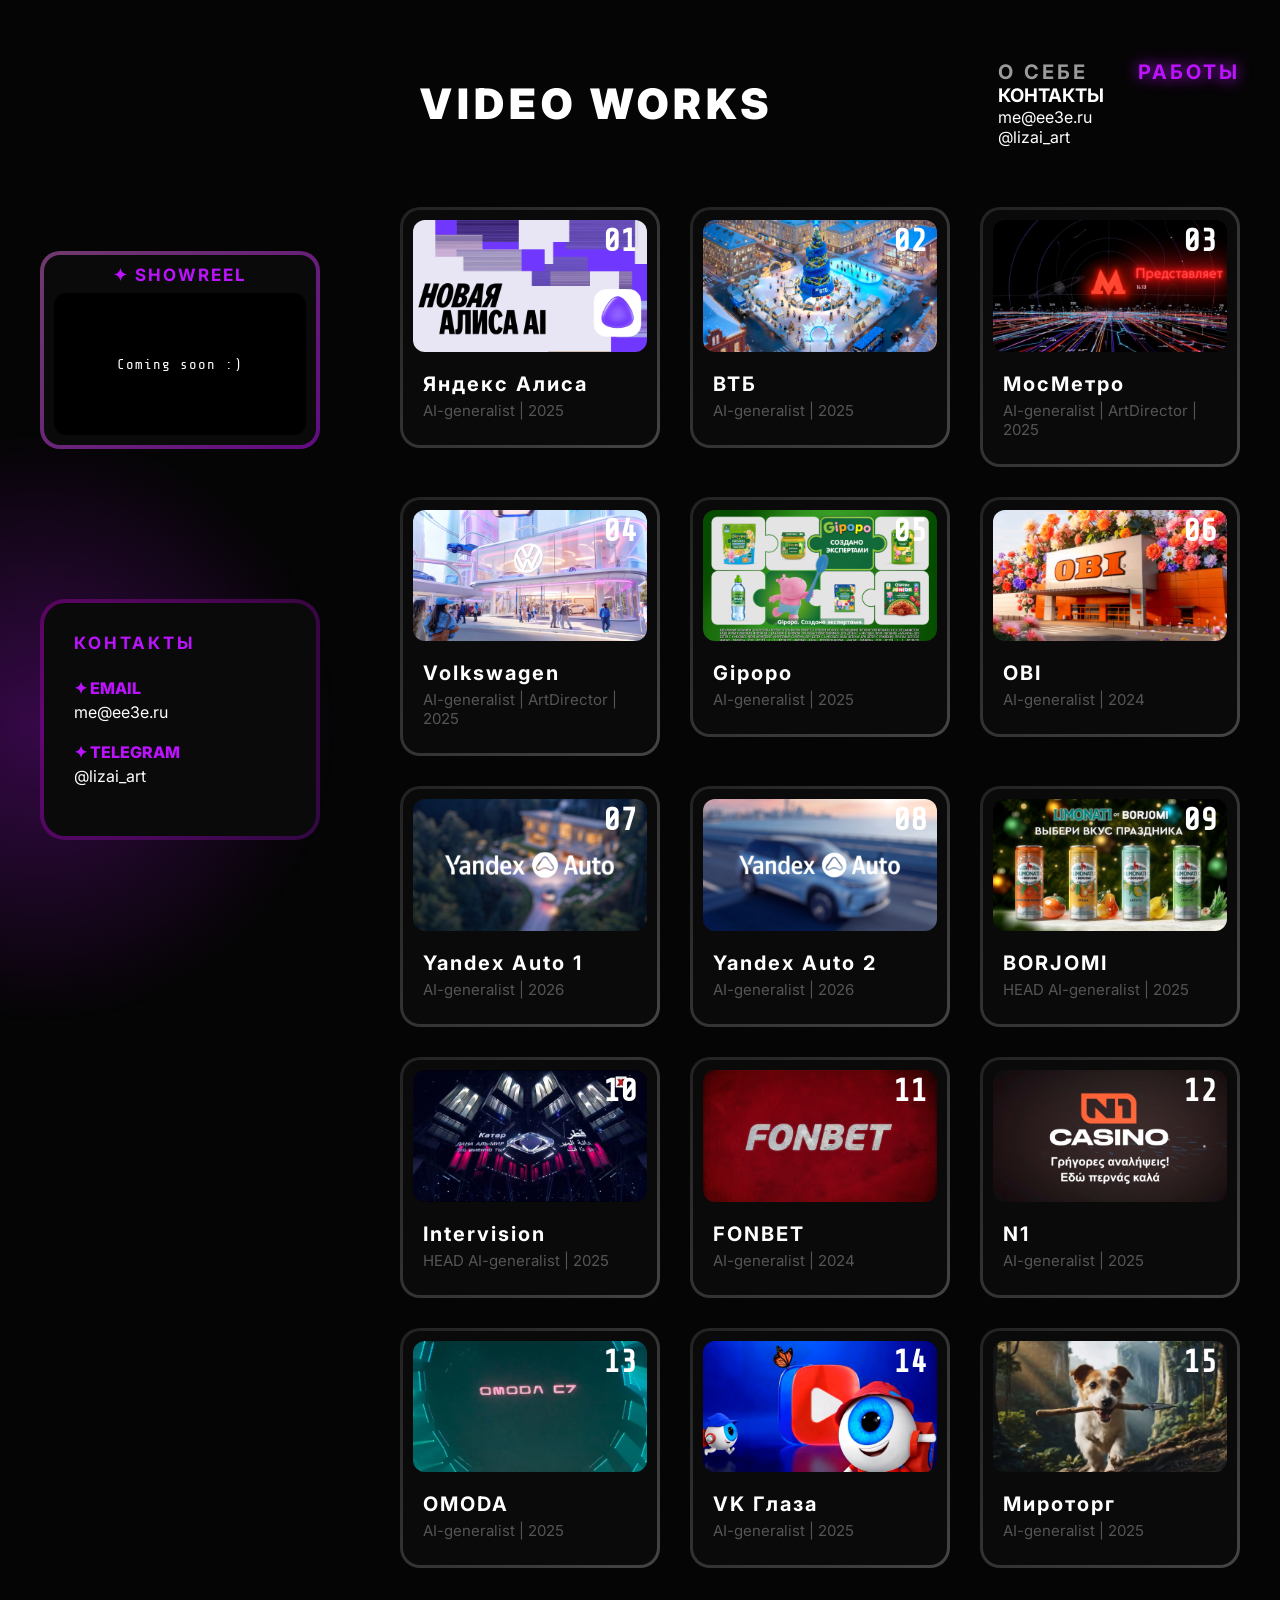
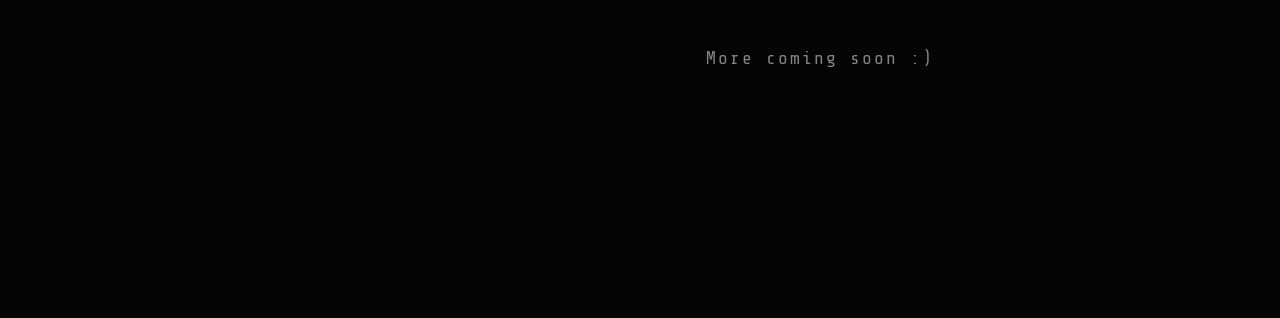
==== index.html @ 35660b19 "fixed mobile menu and award card" ====
<!DOCTYPE html>
<html lang="ru">
<head>
    <meta charset="UTF-8">
    <meta name="viewport" content="width=device-width, initial-scale=1.0">
    <title>Works | Lizai Art</title>
    <link href="https://fonts.googleapis.com/css2?family=Share+Tech+Mono&family=Inter:wght@400;700;900&display=swap" rel="stylesheet">
    <link rel="stylesheet" href="style.css">
</head>
<body>

    <div class="container">
        <header class="main-header">
            <div class="header-left">
                <div class="logo"><img src="img/logo.png" alt=""></div>
                <h1 class="page-title">VIDEO WORKS</h1>
            </div>
            
            <div class="menu-toggle" onclick="toggleMenu()">
                <span></span><span></span><span></span>
            </div>

            <nav class="main-nav" id="mobileMenu">
                <ul class="nav-links">
                    <li><a href="about.html">О СЕБЕ</a></li>
                    <li><a href="index.html" class="active">РАБОТЫ</a></li>
                </ul>
                <div class="mobile-contacts">
                    <h3>КОНТАКТЫ</h3>
                    <p>me@ee3e.ru</p>
                    <p>@lizai_art</p>
                </div>
            </nav>
        </header>

        <div class="layout">
            <aside class="sidebar-contacts">
                <div class="showreel-box">
                    <h4>✦ SHOWREEL</h4>
                    <div class="showreel-video">
                        <div class="showreel-placeholder">Coming soon :)</div>
                    </div>
                </div>
                <div class="stars-container">
                    <div class="star-anim s1">✦</div>
                    <div class="star-anim s2">✦</div>
                    <div class="star-anim s3">✦</div>
                </div>
                <div class="contacts-box">
                    <h3>КОНТАКТЫ</h3>
                    <div class="contact-item" onclick="copyEmail('me@ee3e.ru', this)">
                        <p>✦ EMAIL</p>
                        <small>me@ee3e.ru</small>
                        <span class="copy-status">Скопировано!</span>
                    </div>
                    <a href="https://t.me/lizai_art" target="_blank" style="text-decoration:none; color:inherit;">
                        <div class="contact-item">
                            <p>✦ TELEGRAM</p>
                            <small>@lizai_art</small>
                        </div>
                    </a>
                </div>
            </aside>

            <main class="content">
                <div class="video-grid" id="videoGrid">
                    <script>
                        // 1. Твои данные: Название и Описание для каждого видео
                        const projects = [
                            { title: "Яндекс Алиса", desc: "AI-generalist | 2025" },
                            { title: "ВТБ", desc: "AI-generalist | 2025" },
                            { title: "МосМетро", desc: "AI-generalist | ArtDirector | 2025" },
                            { title: "Volkswagen", desc: "AI-generalist | ArtDirector | 2025" },
                            { title: "Gipopo", desc: "AI-generalist | 2025" },
                            { title: "OBI", desc: "AI-generalist | 2024" },
                            { title: "Yandex Auto 1", desc: "AI-generalist | 2026" },
                            { title: "Yandex Auto 2", desc: "AI-generalist | 2026" },
                            { title: "BORJOMI", desc: "HEAD AI-generalist | 2025" },
                            { title: "Intervision", desc: "HEAD AI-generalist | 2025" },
                            { title: "FONBET", desc: "AI-generalist | 2024" },
                            { title: "N1", desc: "AI-generalist | 2025" },
                            { title: "OMODA", desc: "AI-generalist | 2025" },
                            { title: "VK Глаза", desc: "AI-generalist | 2025" },
                            { title: "Мироторг", desc: "AI-generalist | 2025" }
                        ];

                        // 2. Генерация карточек
                        projects.forEach((item, index) => {
                            let i = index + 1; // Порядковый номер для файлов (1, 2, 3...)
                            document.write(`
                            <div class="video-card" onclick="expandVideo(this)">
                                <span class="video-number">${i < 10 ? '0'+i : i}</span>
        
                                <div class="video-preview">
                                    <img src="img/${i}.jpg" alt="" class="thumb-img">
                                    <video class="hover-video" src="video/${i}.mp4" loop muted playsinline></video>
                                </div>

                                <div class="full-player">
                                    <video class="main-video" src="video/full/${i}.mp4" controls playsinline preload="none"></video>
                                    <div class="close-btn">× ЗАКРЫТЬ</div>
                                </div>

                                <div class="video-info">
                                    <h2>${item.title}</h2>
                                    <p>${item.desc}</p>
                                </div>
                            </div>`);
                        });

                        // 3. Логика расширения (обновленная)
                        function expandVideo(card) {
                            if (card.classList.contains('expanded')) return;
                            document.querySelectorAll('.video-card.expanded').forEach(c => closeVideo(c));
                            card.classList.add('expanded');
                            const v = card.querySelector('.main-video');
                            v.play();
                            setTimeout(() => {
                                card.scrollIntoView({ behavior: 'smooth', block: 'center' });
                            }, 300);
                        }

                        // Кнопка закрыть
                        document.addEventListener('click', (e) => {
                            if (e.target.classList.contains('close-btn')) {
                                const card = e.target.closest('.video-card');
                                    closeVideo(card);
                                    e.stopPropagation();
                            }
                        });

                        function closeVideo(card) {
                            card.classList.remove('expanded');
                            const v = card.querySelector('.main-video');
                            v.pause();
                            v.currentTime = 0;
                        }
                    </script>
                </div>
            
                    <p class="footer-note">More coming soon :)</p>
            </main>
        </div>
    </div>

    <script>
        function toggleMenu() { document.getElementById('mobileMenu').classList.toggle('active'); }
        function copyEmail(email, element) {
            navigator.clipboard.writeText(email);
            const status = element.querySelector('.copy-status');
            status.classList.add('visible');
            setTimeout(() => status.classList.remove('visible'), 2000);
        }
    </script>
<script>
    // Скрипт для запуска превью при наведении
    document.addEventListener('mouseover', (e) => {
        const card = e.target.closest('.video-card');
        if (card && !card.classList.contains('expanded')) {
            const video = card.querySelector('.hover-video');
            if (video) video.play();
        }
    });

    document.addEventListener('mouseout', (e) => {
        const card = e.target.closest('.video-card');
        if (card) {
            const video = card.querySelector('.hover-video');
            if (video) {
                video.pause();
                video.currentTime = 0;
            }
        }
    });
</script>
</body>
</html>
---- style.css ----
/* БАЗА */
* { margin: 0; padding: 0; box-sizing: border-box; }

body {
    background-color: #050505;
    color: #fff;
    font-family: 'Inter', sans-serif;
    min-height: 100vh;
    overflow-x: hidden;
}

.container { max-width: 1600px; margin: 0 auto; padding: 0 40px; }

/* ШАПКА */
.main-header {
    display: flex;
    justify-content: space-between;
    align-items: center;
    padding: 60px 0;
}

.header-left { display: flex; align-items: center; gap: 20px; }
.logo img { height: 40px; opacity: 0.9; }

/* ЗАГОЛОВОК (Сдвинут над контентом) */
.page-title {
    font-size: 42px;
    letter-spacing: 5px;
    font-weight: 900;
    text-transform: uppercase;
    color: #fff;
    margin-left: 360px; /* Выравнивание над основной информацией */
    animation: titleGlitch 3s infinite;
}

@keyframes titleGlitch {
    0%, 90%, 100% { text-shadow: none; transform: skew(0); }
    92% { text-shadow: 3px 0 #bc13fe, -3px 0 #fff; transform: skew(2deg); }
    94% { text-shadow: -3px 0 #bc13fe, 3px 0 #fff; transform: skew(-2deg); }
}

/* МЕНЮ */
.main-nav .nav-links { display: flex; list-style: none; gap: 50px; }
.nav-links a { 
    color: #fff; text-decoration: none; font-size: 20px; 
    letter-spacing: 3px; font-weight: 700; opacity: 0.6; transition: 0.4s; 
}
.nav-links a.active { color: #bc13fe; opacity: 1; text-shadow: 0 0 15px #bc13fe; }
.nav-links a:hover { 
    opacity: 1; color: #bc13fe; 
    text-shadow: 0 0 20px #bc13fe, 0 0 40px #bc13fe;
}

/* ГАМБУРГЕР (МОБИЛКА) */
.menu-toggle { display: none; flex-direction: column; gap: 6px; cursor: pointer; z-index: 1001; }
.menu-toggle span { width: 30px; height: 2px; background: #888; transition: 0.3s; }

/* ШОУРИЛ */
.showreel-box {
    margin-bottom: 35px;
    background: #313335;
    padding: 10px;
    border-radius: 20px;
    border: 4px solid transparent;
    background: linear-gradient(#0a0a0a, #0a0a0a) padding-box,
                linear-gradient(135deg, rgba(218, 112, 214, 0.5), rgba(188, 19, 254, 0.5)) border-box;
}
.showreel-box h4 {
    font-size: 17px;
    color: #bc13fe;
    letter-spacing: 2px;
    margin-bottom: 8px;
    text-align: center;
}
.showreel-video {
    width: 100%;
    aspect-ratio: 16/9;
    border-radius: 12px;
    overflow: hidden;
    background: #000;
}
.showreel-video video {
    width: 100%;
    height: 100%;
    object-fit: cover;
}

/* КОНТАКТЫ */
.sidebar-contacts { position: fixed; bottom: 60px; left: 40px; width: 280px; z-index: 100; }

/* ЗВЕЗДЫ */
.stars-container { 
    height: 100px; 
    position: relative; 
    margin-bottom: 15px; 
}
.star-anim { 
    position: absolute; 
    color: #bc13fe; 
    opacity: 0; 
    bottom: 0; 
    filter: drop-shadow(0 0 10px #bc13fe); 
}
.s1 { font-size: 35px; left: 15%; animation: starFloat 3s infinite ease-in-out; }
.s2 { font-size: 19px; left: 50%; animation: starFloat 4s infinite ease-in-out 1s; }
.s3 { font-size: 22px; left: 80%; animation: starFloat 3.5s infinite ease-in-out 0.5s; }

@keyframes starFloat {
    0% { transform: translateY(20px); opacity: 0; }
    50% { opacity: 0.8; }
    100% { transform: translateY(-100px); opacity: 0; }
}

.contacts-box {
    background: #0a0a0a;
    padding: 30px;
    border-radius: 25px;
    position: relative;
    /* Широкая рамка 4px, приглушенные цвета */
    border: 4px solid transparent;
    background: linear-gradient(#0a0a0a, #0a0a0a) padding-box,
                linear-gradient(135deg, rgba(255, 0, 255, 0.25), rgba(188, 19, 254, 0.25)) border-box;
}

.sidebar-contacts::before {
    content: ''; position: absolute; width: 600px; height: 600px;
    background: radial-gradient(circle, rgba(188, 19, 254, 0.27) 0%, transparent 70%);
    left: -300px; top: 50%; transform: translateY(-20%); z-index: -1;
}

.contacts-box h3 { color: #bc13fe; font-size: 17px; margin-bottom: 25px; letter-spacing: 3px; }
.contact-item { margin-bottom: 20px; cursor: pointer; position: relative; }
.contact-item p { font-size: 16px; color: #bc13fe; font-weight: 800; margin-bottom: 4px; }
.contact-item small { font-size: 16px; color: #fff; }

.copy-status {
    position: absolute; top: -10px; right: 0; font-size: 12px; background: #bc13fe;
    padding: 3px 8px; border-radius: 4px; opacity: 0; transition: 0.3s;
}
.copy-status.visible { opacity: 1; transform: translateY(-5px); }

/* КОНТЕНТ */
.content { margin-left: 360px; padding-bottom: 250px; }

/* ВИДЕО КАРТОЧКИ (3 в ряд) */
.video-grid { display: grid; grid-template-columns: repeat(3, 1fr); gap: 30px; }

.video-card {
    background: #0a0a0a;
    border-radius: 20px;
    position: relative; /* ВАЖНО для позиционирования цифр внутри */
    transition: 0.4s;
    /* Тонкий контур по умолчанию */
    border: 3px solid transparent;
    background: linear-gradient(#0a0a0a, #0a0a0a) padding-box,
                linear-gradient(135deg, #222, #444) border-box;
    overflow: hidden;
}

.video-card:hover { 
    transform: translateY(-10px);
    /* Яркий контур Белый -> Розовый 135 градусов */
    background: linear-gradient(#0a0a0a, #0a0a0a) padding-box,
                linear-gradient(135deg, #ffaaee 0%, #8a00c4 100%) border-box;
}

.video-preview { 
    aspect-ratio: 16/9; 
    background: #000; 
    border-radius: 12px; 
    overflow: hidden; 
    position: relative;
    margin: 10px;
    z-index: 1;
}

.video-preview img, .hover-video { width: 100%; height: 100%; object-fit: cover; }
.hover-video { position: absolute; top: 0; left: 0; opacity: 0; transition: 0.3s; }
.video-card:hover .hover-video { opacity: 1; }

.video-info { padding: 10px 20px 25px; text-align: left; }
.video-info h2 { font-size: 20px; letter-spacing: 2px; margin-bottom: 5px; }
.video-info p { font-size: 15px; color: #555; }

/* ЦИФРЫ (Компьютерный стиль) */
.video-number {
    position: absolute;
    top: 15px;      /* Отступ от верхнего края */
    right: 20px;    /* ПЕРЕНЕСЛИ НА ПРАВЫЙ КРАЙ */
    z-index: 10;
    font-family: 'Share Tech Mono', monospace;
    font-size: 32px; /* УМЕНЬШИЛИ РАЗМЕР (было 54px) */
    font-weight: 900;
    color: #ffffff;
    line-height: 1;
    /* Перечеркнутый ноль */
    font-variant-numeric: slashed-zero; 
    transition: 0.4s;
    pointer-events: none; /* Чтобы цифра не мешала нажимать на видео */
}

/* Цвет цифры при наведении на карточку остается фиолетовым */
.video-card:hover .video-number {
    color: #bc13fe;
    text-shadow: 0 0 20px rgba(188, 19, 254, 0.6);
}

/* ОБ ЭТОМ (ABOUT) */
.about-top { display: flex; gap: 60px; margin-bottom: 80px; align-items: center; }
.about-photo {
    width: 350px;
    aspect-ratio: 3 / 4; /* Формат 3:4 */
    border-radius: 25px;
    overflow: hidden;
    border: 2px solid #bc13fe;
    flex-shrink: 0;
    position: relative;
}

.about-photo img {
    width: 100%;
    height: 100%;
    object-fit: cover;
    position: absolute;
    top: 0;
    left: 0;
    transition: opacity 0.5s ease-in-out;
}
.about-photo .photo-hover {
    opacity: 0;
}
.about-photo:hover .photo-main {
    opacity: 0;
}
.about-photo:hover .photo-hover {
    opacity: 1;
}
.intro-text h2 { font-size: 40px; color: #bc13fe; margin-bottom: 20px; font-weight: 900; }
.intro-text p { font-size: 18px; line-height: 1.7; color: #eee; }

.achievement-wide {
    background: rgba(188, 19, 254, 0.05);
    border-left: 6px solid #bc13fe; padding: 40px; margin: 60px 0; border-radius: 0 25px 25px 0;
    display: flex; gap: 40px; align-items: center;
}
.ach-vid { width: 300px; aspect-ratio: 16/9; background: #000; border-radius: 12px; flex-shrink: 0; overflow: hidden; }
.ach-vid video { width: 100%; height: 100%; object-fit: cover; }

.skills-section { margin-bottom: 100px; }
.skills-grid { display: flex; flex-wrap: wrap; gap: 15px; margin-top: 30px; }
.skill-tag { 
    padding: 12px 30px; 
    background: rgba(255,255,255,0.05); 
    border: 2px solid #bc13fe;
    border-radius: 50px; 
    font-size: 14px; font-weight: 700; color: #fff;
}

.section-title { color: #bc13fe; letter-spacing: 3px; font-size: 20px; margin-bottom: 40px; text-transform: uppercase; }
.logos-grid { display: flex; flex-wrap: wrap; gap: 40px 60px; align-items: center; margin-bottom: 80px; }
.logos-grid img { height: 60px; transition: 0.4s ease; }

.brands-grid img { filter: grayscale(1); opacity: 0.6; }
.brands-grid img:hover { filter: grayscale(0); opacity: 1; transform: scale(1.1); }

.studios-grid img { 
    height: 90px;     
    opacity: 0.7; 
    filter: brightness(1.2); 
}
.studios-grid img:hover { opacity: 1; transform: scale(1.1); }

/* МОБИЛКА */
@media (max-width: 1024px) {
        .container { padding: 0 20px; }
    
    /* Исправляем заголовок страницы */
    .page-title { 
        margin-left: 0 !important; 
        font-size: 24px; 
        text-align: left;
        margin-top: 10px;
    }
    
    .content { margin-left: 0; padding-bottom: 100px; }
    
    /* Меню и Гамбургер */
    .menu-toggle { display: flex; }
    .main-nav {
        position: fixed; top: 0; right: -100%; width: 100%; height: 100vh;
        background: #050505; z-index: 1000; padding: 100px 40px; transition: 0.5s;
        display: flex; flex-direction: column; justify-content: space-between;
    }
    .main-nav.active { right: 0; }
    .nav-links { flex-direction: column; gap: 30px; }
    .nav-links a { font-size: 32px; }

    /* Контакты внутри мобильного меню */
    .mobile-contacts { margin-top: auto; padding-bottom: 50px; border-top: 1px solid #bc13fe; pt: 30px; }
    .mobile-contacts h3 { color: #bc13fe; margin-bottom: 15px; font-size: 18px; letter-spacing: 2px; }
    .mobile-contacts p { font-size: 20px; margin-bottom: 10px; color: #fff; }

    .sidebar-contacts { display: none; } /* Прячем обычный сайдбар */

    /* Видео-сетка */
    .video-grid { grid-template-columns: 1fr; gap: 15px; }
    
    /* Обычные карточки работ на главной - компактные */
    .video-card { display: flex; align-items: center; height: 110px; padding: 5px; }
    .video-card .video-preview { width: 140px; height: 80px; margin: 0 10px; flex-shrink: 0; }
    .video-card .video-info h2 { font-size: 16px; }
    .video-number { display: none; }

    /* ИСКЛЮЧЕНИЕ ДЛЯ НАГРАДЫ (About Me) */
    .expanded-award { 
        display: block !important; /* Делаем её вертикальной, а не в ряд */
        height: auto !important; 
        padding: 0 !important;
        margin-bottom: 40px;
    }
    .expanded-award .video-preview {
        width: 100% !important;
        height: auto !important;
        aspect-ratio: 16/9;
        margin: 0 !important;
        border-radius: 15px 15px 0 0;
    }
    .expanded-award .video-info { padding: 20px !important; }
    .expanded-award .award-tag { font-size: 14px; }
    .expanded-award .award-info p { font-size: 14px; margin-left: 0; }

    /* Страница About Me мобильная версия */
    .about-top { flex-direction: column; text-align: left; gap: 30px; }
    .about-photo { width: 100%; max-width: 300px; margin: 0 auto; }
    .intro-text h2 { font-size: 32px; }
    
    /* Чтобы заголовки секций (HARD SKILLS и т.д.) были видны */
    .section-title { 
        font-size: 18px; 
        margin: 40px 0 20px 0; 
        display: block !important; 
        visibility: visible !important;
    }

    /* Когда карточка расширена на весь экран на мобилке */
    .video-card.expanded {
        position: fixed; top: 0; left: 0; width: 100%; height: 100vh;
        z-index: 2000; display: block; overflow-y: auto; padding: 0; border-radius: 0;
    }
    .video-card.expanded .main-video { border-radius: 0; }
}
/* Уточняем сетку */
.video-grid { 
    display: grid; 
    grid-template-columns: repeat(3, 1fr); 
    gap: 30px; 
    align-items: start; /* Чтобы карточки не растягивались по высоте соседа */
}

/* СОСТОЯНИЕ РАСШИРЕННОЙ КАРТОЧКИ */
.video-card.expanded {
    grid-column: 1 / -1; /* Занимает всю ширину (3 колонки) */
    background: #0a0a0a;
    border: 3px solid #bc13fe;
    transform: none !important; /* Убираем наклон при наведении */
    z-index: 10;
}

/* Скрываем превью, когда видео расширено */
.video-card.expanded .video-preview,
.video-card.expanded .video-number {
    display: none;
}

/* Полноразмерный плеер */
.full-player {
    display: none;
    width: 100%;
    background: #000;
    position: relative;
    padding: 10px;
}

.video-card.expanded .full-player {
    display: block;
}

.main-video {
    width: 100%;
    aspect-ratio: 16/9;
    border-radius: 10px;
    outline: none;
    box-shadow: 0 0 50px rgba(188, 19, 254, 0.2);
}

/* Кнопка закрыть */
.close-btn {
    position: absolute;
    top: 20px;
    right: 25px;
    background: rgba(0,0,0,0.7);
    color: #fff;
    padding: 8px 15px;
    border-radius: 5px;
    cursor: pointer;
    font-family: 'Share Tech Mono', monospace;
    font-size: 14px;
    z-index: 5;
    border: 1px solid #bc13fe;
    transition: 0.3s;
}
.close-btn:hover { background: #bc13fe; }

/* Текст внизу как на YouTube */
.video-card.expanded .video-info {
    padding: 20px 10px 30px;
}
.video-card.expanded .video-info h2 {
    font-size: 28px;
    color: #fff;
}
.video-card.expanded .video-info p {
    font-size: 14px;
    color: #bc13fe;
}

/* Мобильная версия */
@media (max-width: 1024px) {
    .video-grid { grid-template-columns: 1fr; }
    .video-card.expanded { grid-column: auto; }
    .video-card.expanded .video-info h2 { font-size: 20px; }
}

/* Фикс для страницы About, где нет гридов */
.content > .video-card.expanded {
    max-width: 100% !important;
    width: 100%;
}
.video-card:hover .thumb-img {
    opacity: 0;
}
.video-card .thumb-img {
    transition: opacity 0.3s ease;
}
.video-card:hover .hover-video {
    opacity: 1;
}

/* Стили для карточки с наградой на странице About */
.expanded-award {
    max-width: 900px;
    margin-bottom: 80px;
    /* Добавляем акцентную левую рамку как была в достижении */
    border-left: 6px solid #bc13fe !important; 
    background: rgba(188, 19, 254, 0.03) !important;
}

.award-tag {
    color: #bc13fe;
    font-size: 18px;
    letter-spacing: 2px;
    margin-bottom: 20px;
    font-weight: 800;
}


.award-info p {
    font-size: 16px;
    line-height: 1.6;
    color: #ccc;
    max-width: 700px;
}

/* Фикс: чтобы когда карточка НЕ расширена, текст награды тоже был виден красиво */
.expanded-award .video-info {
    padding: 30px;
}

/* Убираем цифру, если её нет в HTML, чтобы не было пустого места */
.expanded-award .video-number {
    display: none;
}

/* Если карточка раскрыта на весь экран */
.expanded-award.expanded {
    max-width: 100% !important;
    border-left: none !important;
}

.footer-note {
    text-align: center;
    width: 100%;
    margin-top: 80px;
    font-family: 'Share Tech Mono', monospace;
    font-size: 18px;
    color: #fff;
    opacity: 0.5;
    letter-spacing: 2px;
}

.showreel-placeholder {
    width: 100%;
    height: 100%;
    display: flex;
    align-items: center;
    justify-content: center;
    background: #000;
    color: #fff;
    font-family: 'Share Tech Mono', monospace;
    font-size: 14px;
    letter-spacing: 1px;
    text-align: center;
}

/* Отменяем фиолетовый цвет текста для описания награды при раскрытии */
.video-card.expanded.expanded-award .video-info p {
    color: #eeeeee !important; /* Возвращаем светло-серый/белый цвет */
    opacity: 0.9;
}

/* Увеличиваем отступы текста от краев в блоке награды */
.expanded-award .video-info {
    padding: 40px 60px 60px 60px !important; /* Верх, Право, Низ, Лево */
}

/* Дополнительный небольшой отступ именно для текста, чтобы он не был вплотную к полоске */
.award-info p {
    margin-left: 10px; 
    max-width: 95%; /* Чтобы текст не упирался в правый край */
}

/* На мобилках сделаем отступы чуть меньше, чтобы текст не был слишком узким */
@media (max-width: 1024px) {
    .expanded-award .video-info {
        padding: 30px 20px !important;
    }
    .award-info p {
        margin-left: 0;
        max-width: 100%;
    }
}
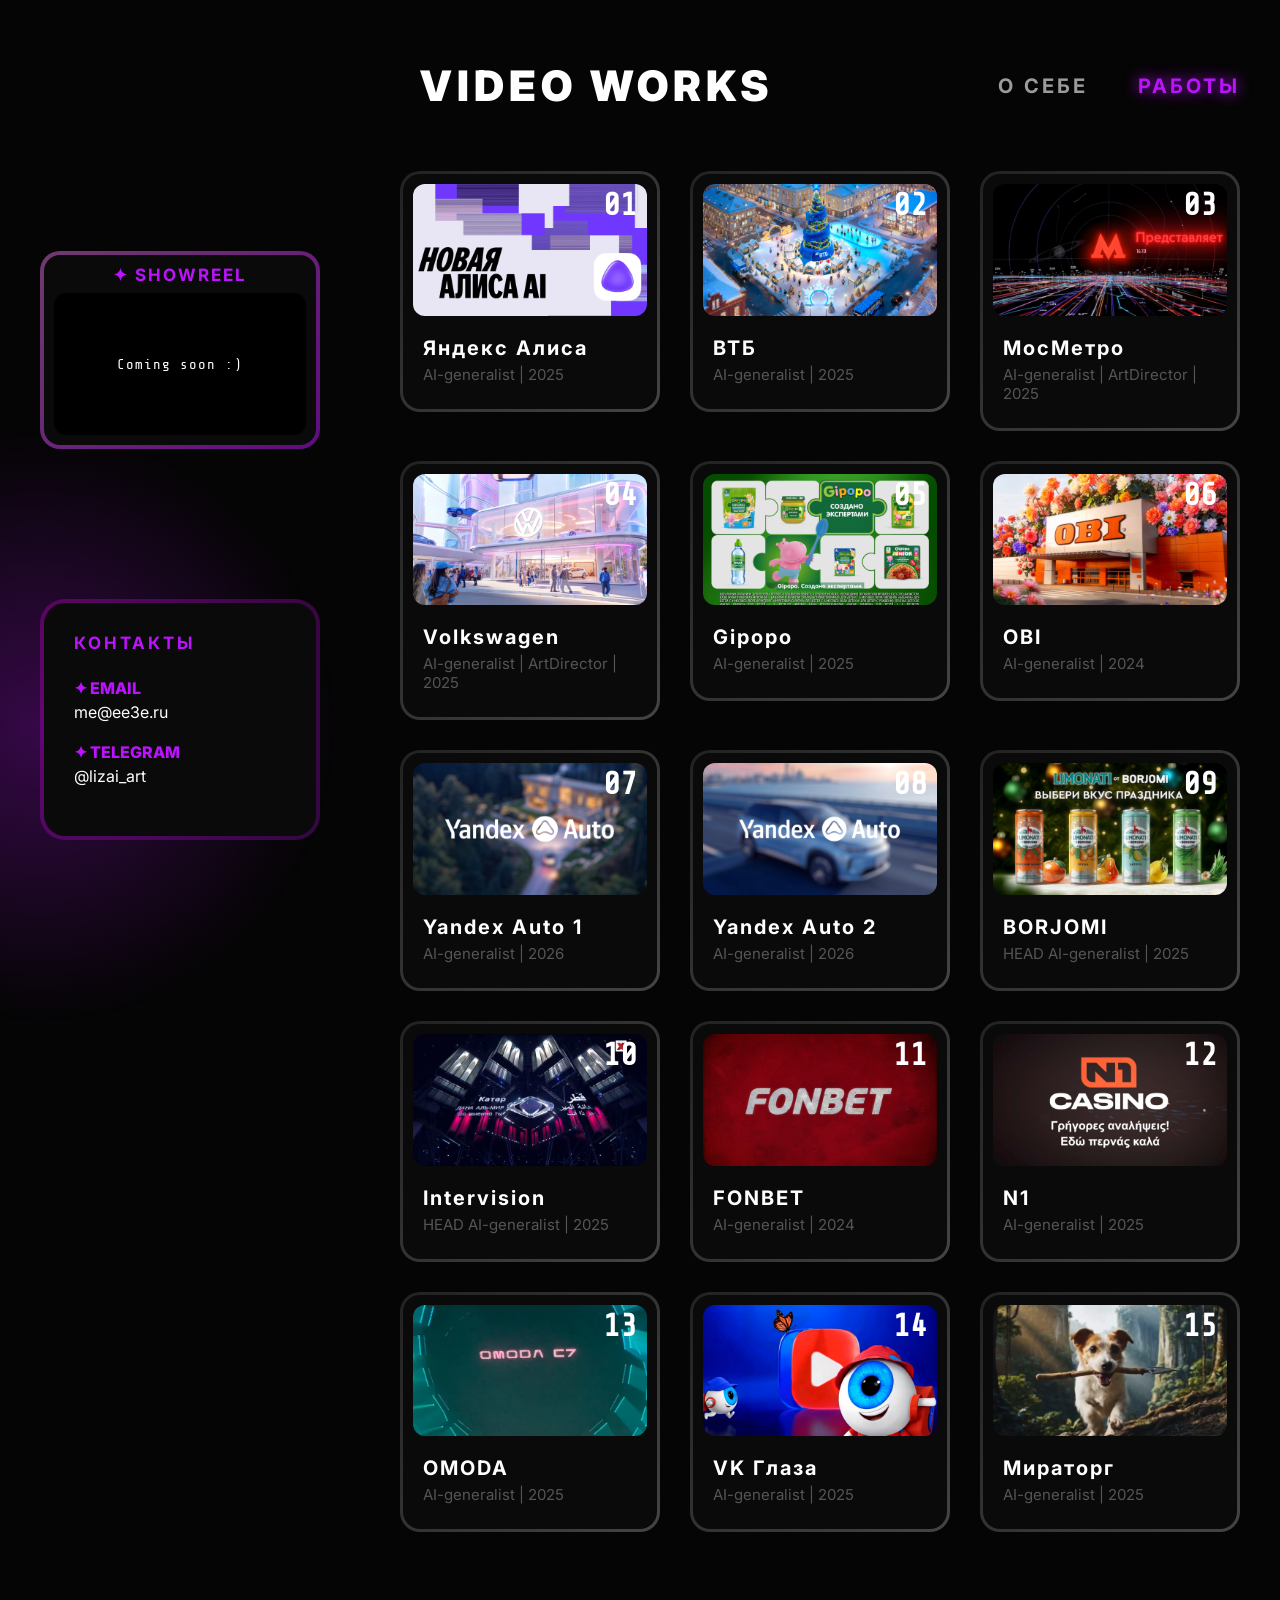
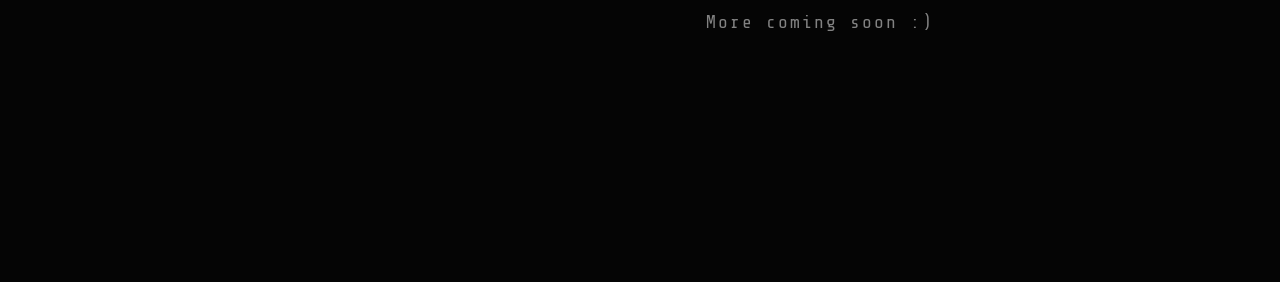
==== commit 506576dc: "Update index Мираторг.html" ====
--- a/index.html
+++ b/index.html
@@ -81,7 +81,7 @@
                             { title: "N1", desc: "AI-generalist | 2025" },
                             { title: "OMODA", desc: "AI-generalist | 2025" },
                             { title: "VK Глаза", desc: "AI-generalist | 2025" },
-                            { title: "Мироторг", desc: "AI-generalist | 2025" }
+                            { title: "Мираторг", desc: "AI-generalist | 2025" }
                         ];
 
                         // 2. Генерация карточек
@@ -174,4 +174,4 @@
     });
 </script>
 </body>
-</html>+</html>
--- a/style.css
+++ b/style.css
@@ -40,7 +40,11 @@
 }
 
 /* МЕНЮ */
-.main-nav .nav-links { display: flex; list-style: none; gap: 50px; }
+.main-nav .nav-links { display: flex; list-style: none; gap: 50px; } /* ДОБАВЛЕНА ЗАКРЫВАЮЩАЯ СКОБКА ТУТ */
+
+.mobile-contacts {
+    display: none;
+}
 .nav-links a { 
     color: #fff; text-decoration: none; font-size: 20px; 
     letter-spacing: 3px; font-weight: 700; opacity: 0.6; transition: 0.4s; 
@@ -281,7 +285,13 @@
         text-align: left;
         margin-top: 10px;
     }
-    
+        .mobile-contacts {
+        display: block !important; /* Показываем только на маленьких экранах */
+        margin-top: 50px;
+        border-top: 1px solid rgba(188, 19, 254, 0.3);
+        padding-top: 20px;
+    }
+
     .content { margin-left: 0; padding-bottom: 100px; }
     
     /* Меню и Гамбургер */
@@ -296,7 +306,7 @@
     .nav-links a { font-size: 32px; }
 
     /* Контакты внутри мобильного меню */
-    .mobile-contacts { margin-top: auto; padding-bottom: 50px; border-top: 1px solid #bc13fe; pt: 30px; }
+    .mobile-contacts { margin-top: auto; padding-bottom: 50px; border-top: 1px solid #bc13fe; padding-top: 30px; }
     .mobile-contacts h3 { color: #bc13fe; margin-bottom: 15px; font-size: 18px; letter-spacing: 2px; }
     .mobile-contacts p { font-size: 20px; margin-bottom: 10px; color: #fff; }
 
@@ -427,8 +437,51 @@
 /* Мобильная версия */
 @media (max-width: 1024px) {
     .video-grid { grid-template-columns: 1fr; }
-    .video-card.expanded { grid-column: auto; }
-    .video-card.expanded .video-info h2 { font-size: 20px; }
+    /* СОСТОЯНИЕ РАСШИРЕННОЙ КАРТОЧКИ НА МОБИЛКЕ */
+    .video-card.expanded {
+        position: fixed !important; /* Фиксируем на весь экран */
+        top: 0 !important;
+        left: 0 !important;
+        width: 100% !important;
+        height: 100vh !important;
+        z-index: 9999 !important; /* Поверх всего */
+        background: #050505 !important; /* Плотный черный фон, чтобы ничего не просвечивало */
+        margin: 0 !important;
+        padding: 0 !important;
+        overflow-y: auto; /* Позволяем листать описание, если оно длинное */
+        display: block !important;
+        border: none !important;
+    }
+
+    /* Плеер внутри расширенной карточки */
+    .video-card.expanded .full-player {
+        padding: 0 !important;
+        background: #000;
+    }
+
+    .video-card.expanded .main-video {
+        width: 100% !important;
+        aspect-ratio: 16/9; /* Или 9/16, если ролик вертикальный */
+        border-radius: 0 !important;
+        max-height: 70vh; /* Чтобы оставалось место для текста под видео */
+        object-fit: contain;
+    }
+
+    /* Инфо под видео в расширенном режиме */
+    .video-card.expanded .video-info {
+        padding: 20px 25px 80px !important; /* Большой отступ снизу для удобства */
+        background: #050505;
+    }
+
+    /* Кнопка закрыть на мобилке */
+    .video-card.expanded .close-btn {
+        top: 15px !important;
+        right: 15px !important;
+        padding: 10px 20px !important;
+        background: rgba(188, 19, 254, 0.9) !important; /* Яркая кнопка, чтобы не потерять */
+        border: none !important;
+        font-weight: bold;
+    }
 }
 
 /* Фикс для страницы About, где нет гридов */
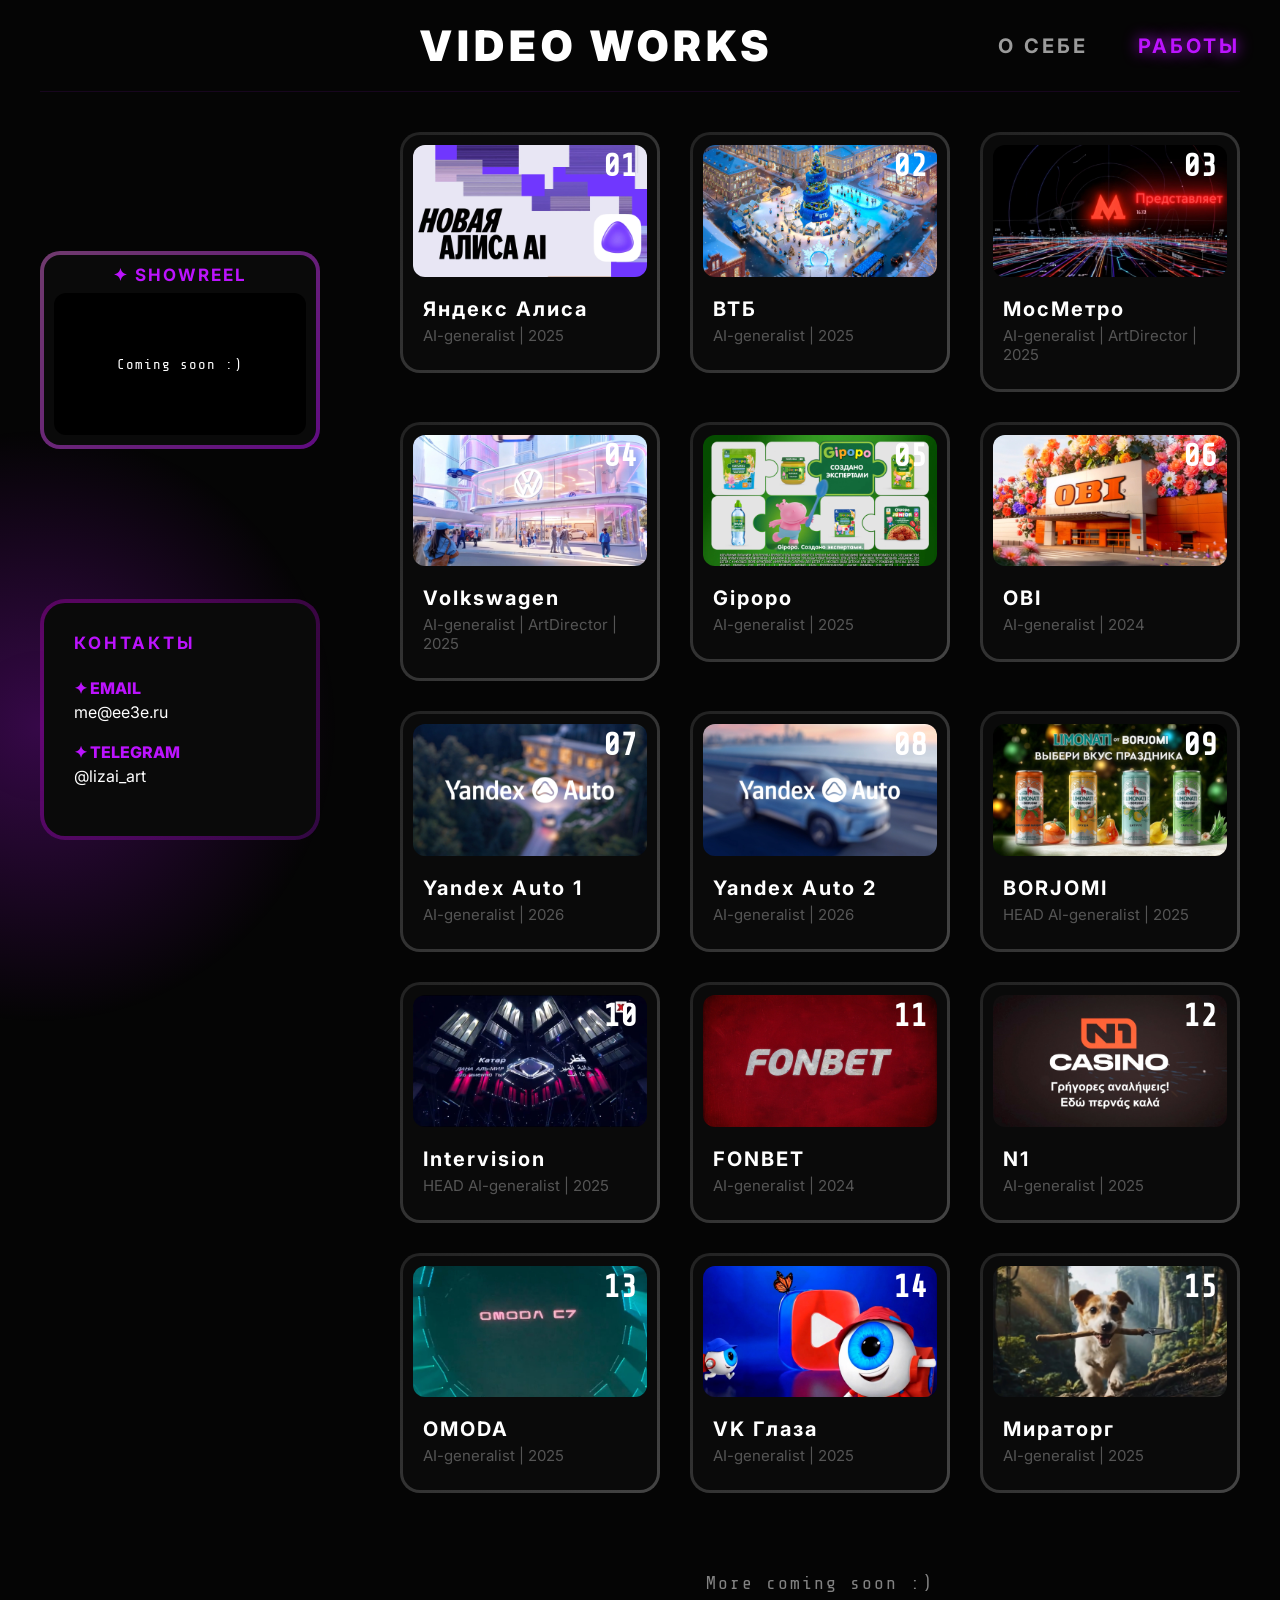
==== commit 408cf904: "Update index.html + logoforsite" ====
--- a/index.html
+++ b/index.html
@@ -6,6 +6,7 @@
     <title>Works | Lizai Art</title>
     <link href="https://fonts.googleapis.com/css2?family=Share+Tech+Mono&family=Inter:wght@400;700;900&display=swap" rel="stylesheet">
     <link rel="stylesheet" href="style.css">
+    <link rel="icon" href="img/logoforsite.png" type="image/png">
 </head>
 <body>
 
--- a/style.css
+++ b/style.css
@@ -16,7 +16,12 @@
     display: flex;
     justify-content: space-between;
     align-items: center;
-    padding: 60px 0;
+    padding: 20px 0; /* Уменьшил отступы, чтобы шапка не была слишком огромной при скролле */
+    position: sticky;
+    top: 0;
+    background-color: #050505; /* Цвет фона, чтобы контент не просвечивал под текстом */
+    z-index: 1000;
+    border-bottom: 1px solid rgba(188, 19, 254, 0.1); /* Тонкая линия снизу для отделения от контента */
 }
 
 .header-left { display: flex; align-items: center; gap: 20px; }
@@ -207,6 +212,10 @@
 .video-card:hover .video-number {
     color: #bc13fe;
     text-shadow: 0 0 20px rgba(188, 19, 254, 0.6);
+}
+.layout {
+    display: flex;
+    margin-top: 40px; /* Отступ контента от закрепленной шапки */
 }
 
 /* ОБ ЭТОМ (ABOUT) */
@@ -591,4 +600,4 @@
         margin-left: 0;
         max-width: 100%;
     }
-}+}
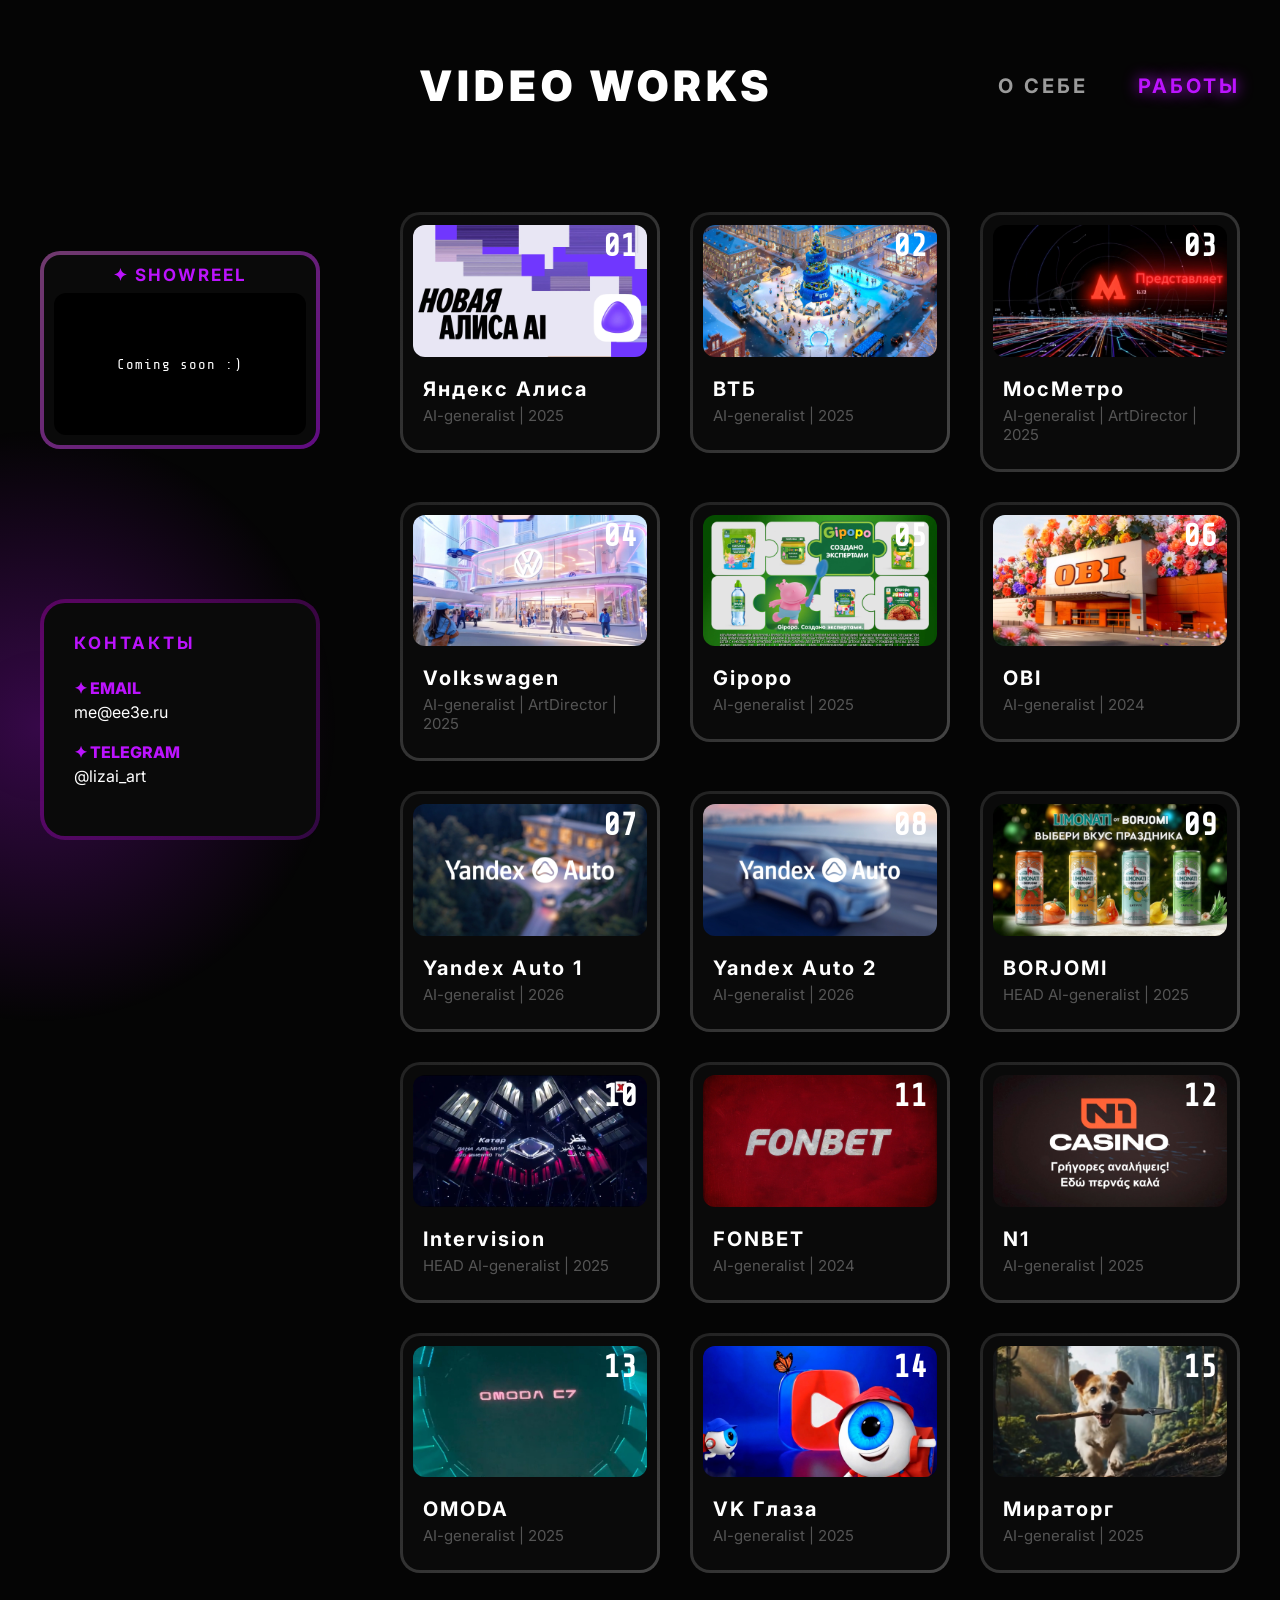
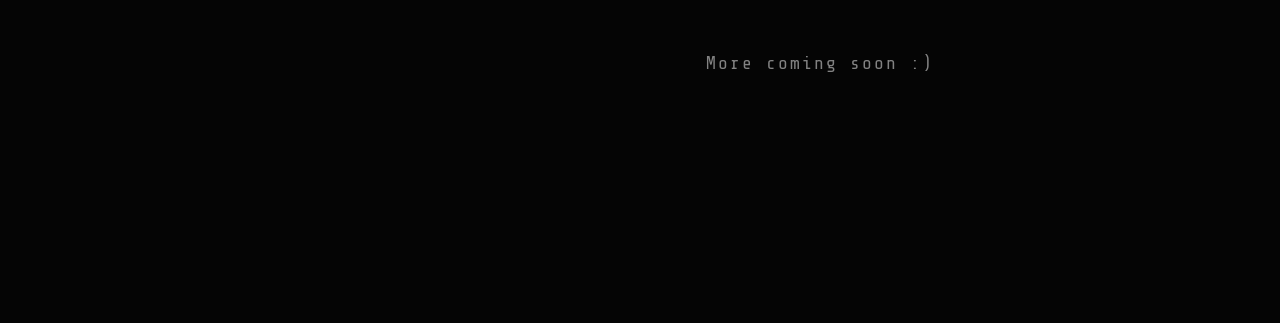
==== commit 1f3784e8: "Update index.html уменьшение шапки" ====
--- a/index.html
+++ b/index.html
@@ -174,5 +174,16 @@
         }
     });
 </script>
+<script>
+    window.addEventListener('scroll', function() {
+        const header = document.querySelector('.main-header');
+        // Если прокрутили больше 50 пикселей, добавляем класс для уменьшения
+        if (window.scrollY > 50) {
+            header.classList.add('scrolled');
+        } else {
+            header.classList.remove('scrolled');
+        }
+    });
+</script>
 </body>
 </html>
--- a/style.css
+++ b/style.css
@@ -16,12 +16,24 @@
     display: flex;
     justify-content: space-between;
     align-items: center;
-    padding: 20px 0; /* Уменьшил отступы, чтобы шапка не была слишком огромной при скролле */
+    
+    /* Твой изначальный отступ X (60px сверху и снизу) */
+    padding: 60px 0; 
+    
     position: sticky;
     top: 0;
-    background-color: #050505; /* Цвет фона, чтобы контент не просвечивал под текстом */
+    background-color: #050505;
     z-index: 1000;
-    border-bottom: 1px solid rgba(188, 19, 254, 0.1); /* Тонкая линия снизу для отделения от контента */
+    
+    /* Плавная анимация изменения высоты */
+    transition: padding 0.4s ease, background-color 0.4s ease;
+    border-bottom: 1px solid transparent;
+}
+
+/* Состояние после скролла (X - 50% = 30px) */
+.main-header.scrolled {
+    padding: 30px 0; 
+    border-bottom: 1px solid rgba(188, 19, 254, 0.2); /* Появляется тонкая линия при скролле */
 }
 
 .header-left { display: flex; align-items: center; gap: 20px; }
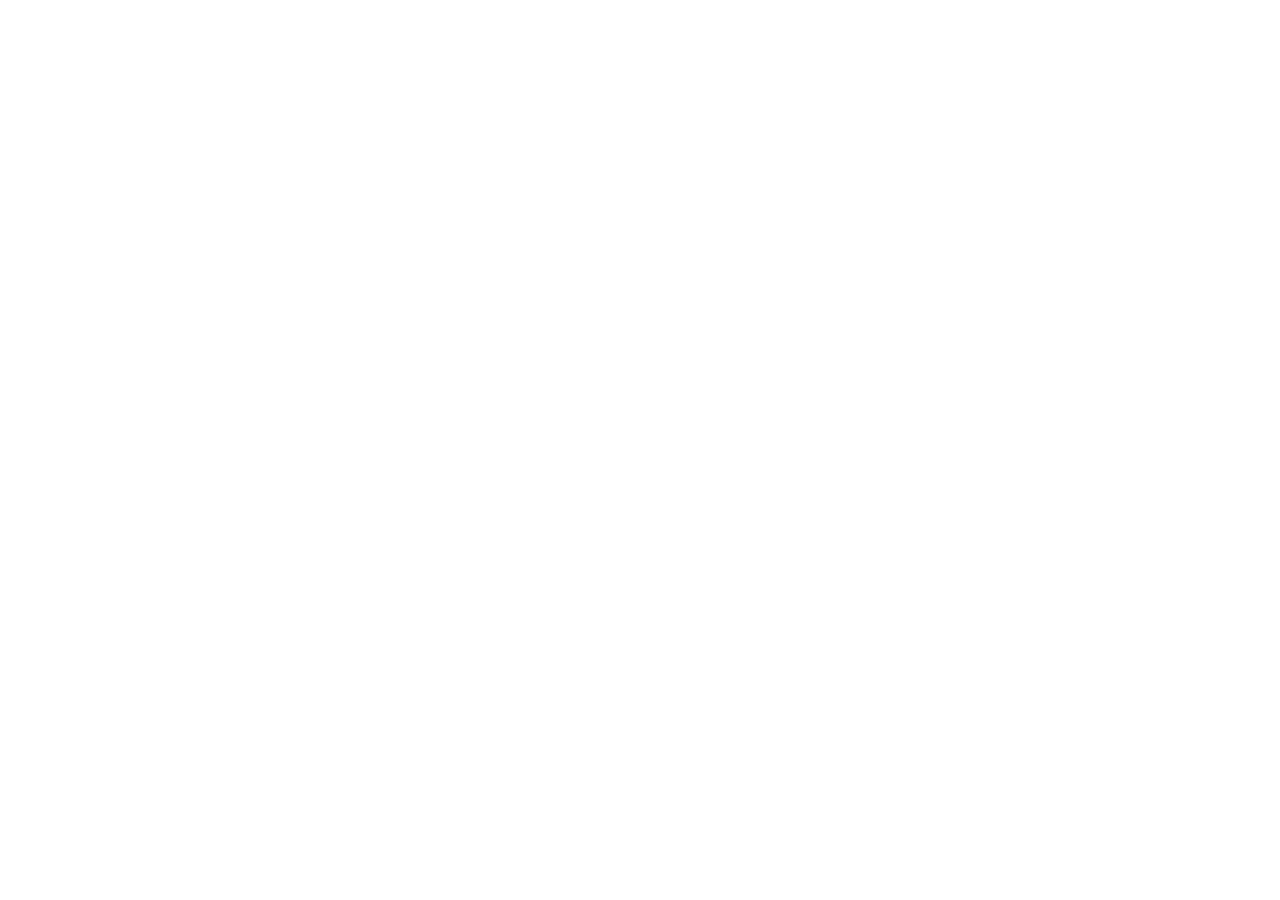
==== commit b2d238e2: "Новая сборка, авто работа без массивов" ====
--- a/index.html
+++ b/index.html
@@ -1,189 +1,13 @@
-<!DOCTYPE html>
-<html lang="ru">
-<head>
-    <meta charset="UTF-8">
-    <meta name="viewport" content="width=device-width, initial-scale=1.0">
-    <title>Works | Lizai Art</title>
-    <link href="https://fonts.googleapis.com/css2?family=Share+Tech+Mono&family=Inter:wght@400;700;900&display=swap" rel="stylesheet">
-    <link rel="stylesheet" href="style.css">
-    <link rel="icon" href="img/logoforsite.png" type="image/png">
-</head>
-<body>
+<!doctype html>
+<html lang="en">
+  <head>
+    <meta charset="UTF-8" />
+    <meta name="viewport" content="width=device-width, initial-scale=1.0" />
+    <title>Lizai Art | Video Portfolio</title>
+  </head>
+  <body>
+    <div id="root"></div>
+    <script type="module" src="/src/main.tsx"></script>
+  </body>
+</html>
 
-    <div class="container">
-        <header class="main-header">
-            <div class="header-left">
-                <div class="logo"><img src="img/logo.png" alt=""></div>
-                <h1 class="page-title">VIDEO WORKS</h1>
-            </div>
-            
-            <div class="menu-toggle" onclick="toggleMenu()">
-                <span></span><span></span><span></span>
-            </div>
-
-            <nav class="main-nav" id="mobileMenu">
-                <ul class="nav-links">
-                    <li><a href="about.html">О СЕБЕ</a></li>
-                    <li><a href="index.html" class="active">РАБОТЫ</a></li>
-                </ul>
-                <div class="mobile-contacts">
-                    <h3>КОНТАКТЫ</h3>
-                    <p>me@ee3e.ru</p>
-                    <p>@lizai_art</p>
-                </div>
-            </nav>
-        </header>
-
-        <div class="layout">
-            <aside class="sidebar-contacts">
-                <div class="showreel-box">
-                    <h4>✦ SHOWREEL</h4>
-                    <div class="showreel-video">
-                        <div class="showreel-placeholder">Coming soon :)</div>
-                    </div>
-                </div>
-                <div class="stars-container">
-                    <div class="star-anim s1">✦</div>
-                    <div class="star-anim s2">✦</div>
-                    <div class="star-anim s3">✦</div>
-                </div>
-                <div class="contacts-box">
-                    <h3>КОНТАКТЫ</h3>
-                    <div class="contact-item" onclick="copyEmail('me@ee3e.ru', this)">
-                        <p>✦ EMAIL</p>
-                        <small>me@ee3e.ru</small>
-                        <span class="copy-status">Скопировано!</span>
-                    </div>
-                    <a href="https://t.me/lizai_art" target="_blank" style="text-decoration:none; color:inherit;">
-                        <div class="contact-item">
-                            <p>✦ TELEGRAM</p>
-                            <small>@lizai_art</small>
-                        </div>
-                    </a>
-                </div>
-            </aside>
-
-            <main class="content">
-                <div class="video-grid" id="videoGrid">
-                    <script>
-                        // 1. Твои данные: Название и Описание для каждого видео
-                        const projects = [
-                            { title: "Яндекс Алиса", desc: "AI-generalist | 2025" },
-                            { title: "ВТБ", desc: "AI-generalist | 2025" },
-                            { title: "МосМетро", desc: "AI-generalist | ArtDirector | 2025" },
-                            { title: "Volkswagen", desc: "AI-generalist | ArtDirector | 2025" },
-                            { title: "Gipopo", desc: "AI-generalist | 2025" },
-                            { title: "OBI", desc: "AI-generalist | 2024" },
-                            { title: "Yandex Auto 1", desc: "AI-generalist | 2026" },
-                            { title: "Yandex Auto 2", desc: "AI-generalist | 2026" },
-                            { title: "BORJOMI", desc: "HEAD AI-generalist | 2025" },
-                            { title: "Intervision", desc: "HEAD AI-generalist | 2025" },
-                            { title: "FONBET", desc: "AI-generalist | 2024" },
-                            { title: "N1", desc: "AI-generalist | 2025" },
-                            { title: "OMODA", desc: "AI-generalist | 2025" },
-                            { title: "VK Глаза", desc: "AI-generalist | 2025" },
-                            { title: "Мираторг", desc: "AI-generalist | 2025" }
-                        ];
-
-                        // 2. Генерация карточек
-                        projects.forEach((item, index) => {
-                            let i = index + 1; // Порядковый номер для файлов (1, 2, 3...)
-                            document.write(`
-                            <div class="video-card" onclick="expandVideo(this)">
-                                <span class="video-number">${i < 10 ? '0'+i : i}</span>
-        
-                                <div class="video-preview">
-                                    <img src="img/${i}.jpg" alt="" class="thumb-img">
-                                    <video class="hover-video" src="video/${i}.mp4" loop muted playsinline></video>
-                                </div>
-
-                                <div class="full-player">
-                                    <video class="main-video" src="video/full/${i}.mp4" controls playsinline preload="none"></video>
-                                    <div class="close-btn">× ЗАКРЫТЬ</div>
-                                </div>
-
-                                <div class="video-info">
-                                    <h2>${item.title}</h2>
-                                    <p>${item.desc}</p>
-                                </div>
-                            </div>`);
-                        });
-
-                        // 3. Логика расширения (обновленная)
-                        function expandVideo(card) {
-                            if (card.classList.contains('expanded')) return;
-                            document.querySelectorAll('.video-card.expanded').forEach(c => closeVideo(c));
-                            card.classList.add('expanded');
-                            const v = card.querySelector('.main-video');
-                            v.play();
-                            setTimeout(() => {
-                                card.scrollIntoView({ behavior: 'smooth', block: 'center' });
-                            }, 300);
-                        }
-
-                        // Кнопка закрыть
-                        document.addEventListener('click', (e) => {
-                            if (e.target.classList.contains('close-btn')) {
-                                const card = e.target.closest('.video-card');
-                                    closeVideo(card);
-                                    e.stopPropagation();
-                            }
-                        });
-
-                        function closeVideo(card) {
-                            card.classList.remove('expanded');
-                            const v = card.querySelector('.main-video');
-                            v.pause();
-                            v.currentTime = 0;
-                        }
-                    </script>
-                </div>
-            
-                    <p class="footer-note">More coming soon :)</p>
-            </main>
-        </div>
-    </div>
-
-    <script>
-        function toggleMenu() { document.getElementById('mobileMenu').classList.toggle('active'); }
-        function copyEmail(email, element) {
-            navigator.clipboard.writeText(email);
-            const status = element.querySelector('.copy-status');
-            status.classList.add('visible');
-            setTimeout(() => status.classList.remove('visible'), 2000);
-        }
-    </script>
-<script>
-    // Скрипт для запуска превью при наведении
-    document.addEventListener('mouseover', (e) => {
-        const card = e.target.closest('.video-card');
-        if (card && !card.classList.contains('expanded')) {
-            const video = card.querySelector('.hover-video');
-            if (video) video.play();
-        }
-    });
-
-    document.addEventListener('mouseout', (e) => {
-        const card = e.target.closest('.video-card');
-        if (card) {
-            const video = card.querySelector('.hover-video');
-            if (video) {
-                video.pause();
-                video.currentTime = 0;
-            }
-        }
-    });
-</script>
-<script>
-    window.addEventListener('scroll', function() {
-        const header = document.querySelector('.main-header');
-        // Если прокрутили больше 50 пикселей, добавляем класс для уменьшения
-        if (window.scrollY > 50) {
-            header.classList.add('scrolled');
-        } else {
-            header.classList.remove('scrolled');
-        }
-    });
-</script>
-</body>
-</html>
